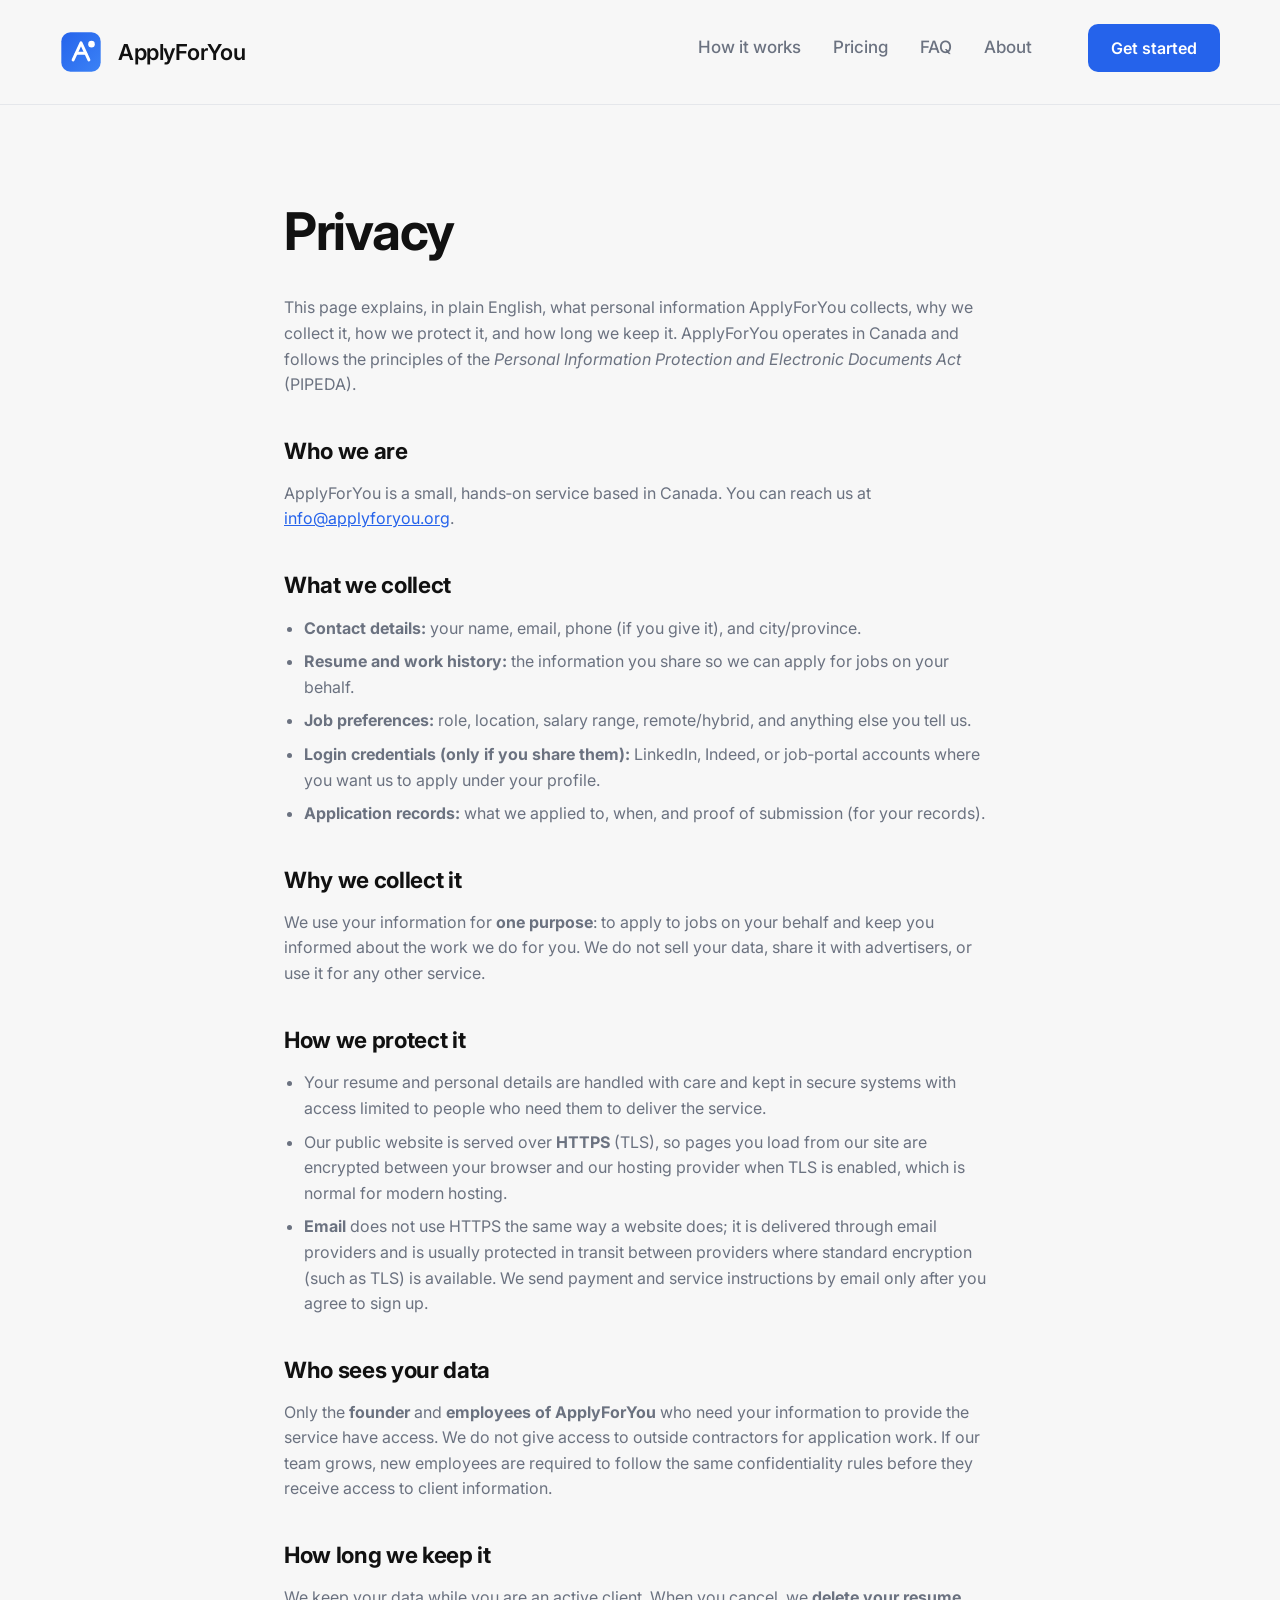
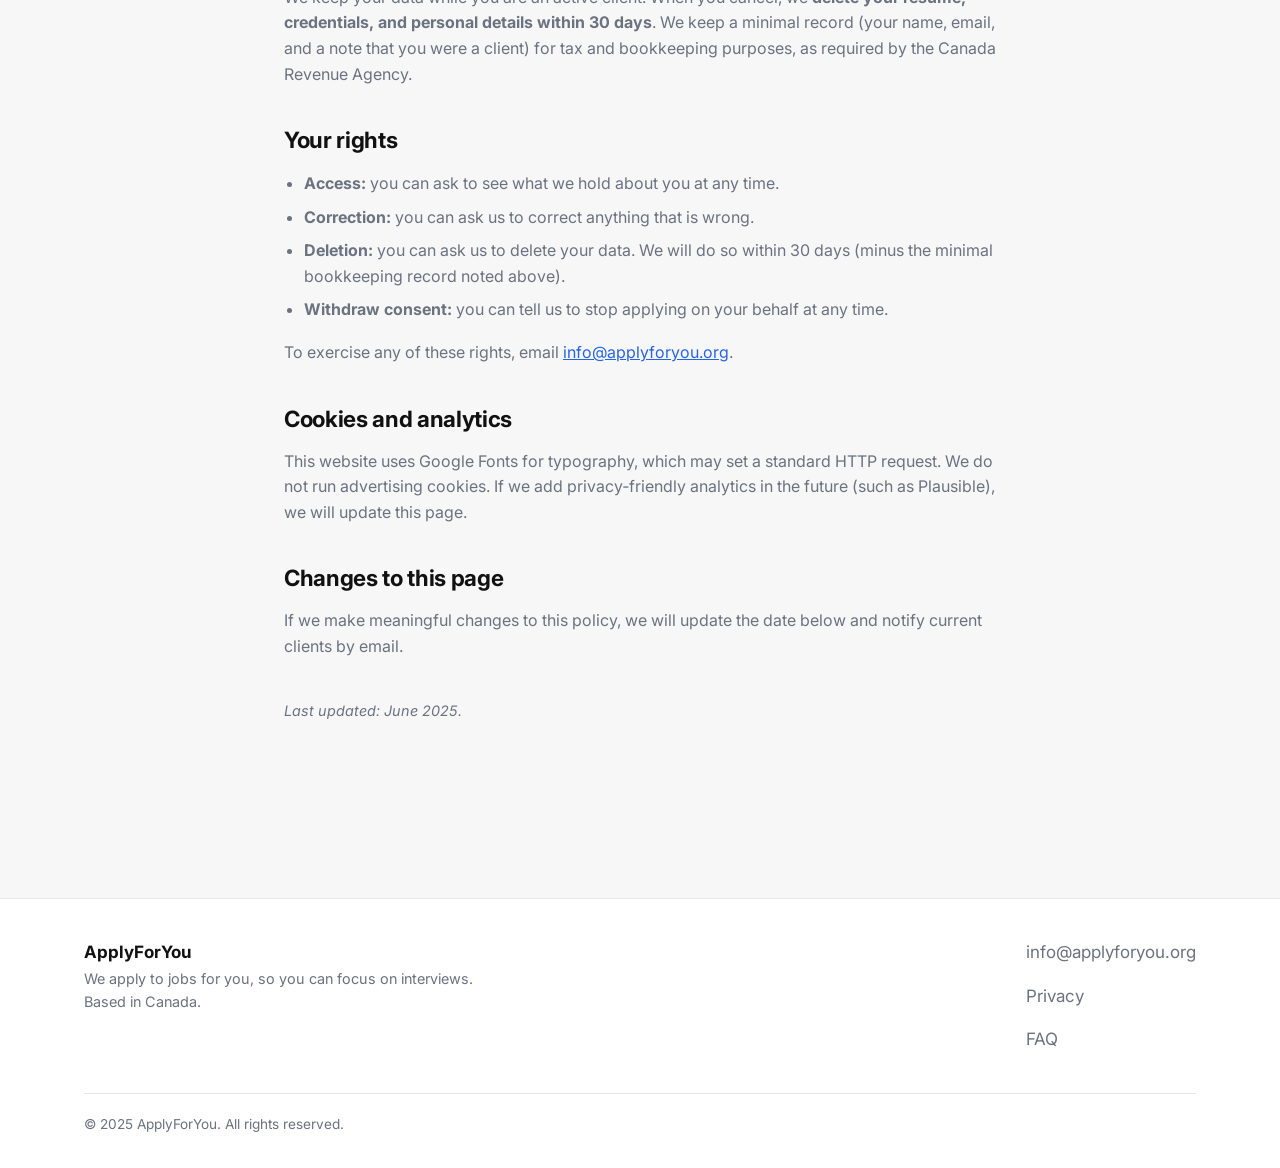
==== privacy/index.html @ ea064c33 "Convert privacy.html to privacy/index.html for clean URLs Co-authored-by: Cursor <cursoragent@cursor" ====
<!DOCTYPE html>
<html lang="en">
<head>
  <meta charset="UTF-8" />
  <meta name="viewport" content="width=device-width, initial-scale=1.0" />
  <title>Privacy — ApplyForYou</title>
  <meta name="description" content="How ApplyForYou collects, uses, and protects your personal information. Plain English, PIPEDA-aware." />
  <meta name="theme-color" content="#2563EB" />
  <link rel="icon" type="image/svg+xml" href="/assets/img/favicon.svg" />
  <link rel="preconnect" href="https://fonts.googleapis.com" />
  <link rel="preconnect" href="https://fonts.gstatic.com" crossorigin />
  <link href="https://fonts.googleapis.com/css2?family=Inter:wght@400;500;600;700&display=swap" rel="stylesheet" />
  <link rel="stylesheet" href="/assets/css/styles.css" />
</head>
<body>

  <header class="nav">
    <div class="container nav__inner">
      <a class="nav__brand" href="/" aria-label="ApplyForYou home">
        <img class="nav__brand-mark" src="/assets/img/logo.svg" alt="" />
        <span>ApplyForYou</span>
      </a>
      <ul class="nav__links">
        <li><a href="/#how">How it works</a></li>
        <li><a href="/#pricing">Pricing</a></li>
        <li><a href="/#faq">FAQ</a></li>
        <li><a href="/#about">About</a></li>
        <li class="nav__cta"><a class="btn btn--primary" href="/#intake">Get started</a></li>
      </ul>
    </div>
  </header>

  <main>
    <section class="section">
      <div class="container longform">
        <h1>Privacy</h1>

        <p>This page explains, in plain English, what personal information ApplyForYou collects, why we collect it, how we protect it, and how long we keep it. ApplyForYou operates in Canada and follows the principles of the <em>Personal Information Protection and Electronic Documents Act</em> (PIPEDA).</p>

        <h2>Who we are</h2>
        <p>ApplyForYou is a small, hands‑on service based in Canada. You can reach us at <a href="mailto:info@applyforyou.org">info@applyforyou.org</a>.</p>

        <h2>What we collect</h2>
        <ul>
          <li><strong>Contact details:</strong> your name, email, phone (if you give it), and city/province.</li>
          <li><strong>Resume and work history:</strong> the information you share so we can apply for jobs on your behalf.</li>
          <li><strong>Job preferences:</strong> role, location, salary range, remote/hybrid, and anything else you tell us.</li>
          <li><strong>Login credentials (only if you share them):</strong> LinkedIn, Indeed, or job‑portal accounts where you want us to apply under your profile.</li>
          <li><strong>Application records:</strong> what we applied to, when, and proof of submission (for your records).</li>
        </ul>

        <h2>Why we collect it</h2>
        <p>We use your information for <strong>one purpose</strong>: to apply to jobs on your behalf and keep you informed about the work we do for you. We do not sell your data, share it with advertisers, or use it for any other service.</p>

        <h2>How we protect it</h2>
        <ul>
          <li>Your resume and personal details are handled with care and kept in secure systems with access limited to people who need them to deliver the service.</li>
          <li>Our public website is served over <strong>HTTPS</strong> (TLS), so pages you load from our site are encrypted between your browser and our hosting provider when TLS is enabled, which is normal for modern hosting.</li>
          <li><strong>Email</strong> does not use HTTPS the same way a website does; it is delivered through email providers and is usually protected in transit between providers where standard encryption (such as TLS) is available. We send payment and service instructions by email only after you agree to sign up.</li>
        </ul>

        <h2>Who sees your data</h2>
        <p>Only the <strong>founder</strong> and <strong>employees of ApplyForYou</strong> who need your information to provide the service have access. We do not give access to outside contractors for application work. If our team grows, new employees are required to follow the same confidentiality rules before they receive access to client information.</p>

        <h2>How long we keep it</h2>
        <p>We keep your data while you are an active client. When you cancel, we <strong>delete your resume, credentials, and personal details within 30 days</strong>. We keep a minimal record (your name, email, and a note that you were a client) for tax and bookkeeping purposes, as required by the Canada Revenue Agency.</p>

        <h2>Your rights</h2>
        <ul>
          <li><strong>Access:</strong> you can ask to see what we hold about you at any time.</li>
          <li><strong>Correction:</strong> you can ask us to correct anything that is wrong.</li>
          <li><strong>Deletion:</strong> you can ask us to delete your data. We will do so within 30 days (minus the minimal bookkeeping record noted above).</li>
          <li><strong>Withdraw consent:</strong> you can tell us to stop applying on your behalf at any time.</li>
        </ul>
        <p>To exercise any of these rights, email <a href="mailto:info@applyforyou.org">info@applyforyou.org</a>.</p>

        <h2>Cookies and analytics</h2>
        <p>This website uses Google Fonts for typography, which may set a standard HTTP request. We do not run advertising cookies. If we add privacy‑friendly analytics in the future (such as Plausible), we will update this page.</p>

        <h2>Changes to this page</h2>
        <p>If we make meaningful changes to this policy, we will update the date below and notify current clients by email.</p>

        <p style="margin-top: var(--space-10); color: var(--color-text-muted); font-size: 0.9rem;"><em>Last updated: June 2025.</em></p>

      </div>
    </section>
  </main>

  <footer class="footer">
    <div class="container">
      <div class="footer__inner">
        <div>
          <div class="footer__brand">ApplyForYou</div>
          <p class="footer__meta">We apply to jobs for you, so you can focus on interviews. Based in Canada.</p>
        </div>
        <ul class="footer__links">
          <li><a href="mailto:info@applyforyou.org">info@applyforyou.org</a></li>

          <li><a href="/privacy">Privacy</a></li>
          <li><a href="/#faq">FAQ</a></li>
        </ul>
      </div>
      <div class="footer__bottom">
        <div>© 2025 ApplyForYou. All rights reserved.</div>
      </div>
    </div>
  </footer>

</body>
</html>
---- assets/css/styles.css ----
/* =========================================================
   ApplyForYou - Design System
   Plain CSS, no dependencies. Edit variables below to re-skin.
   ========================================================= */

:root {
  /* Colors — minimal SaaS (Stripe/Notion vibe): soft gray bg, white cards,
     near-black headings, muted body, single strong blue accent */
  --color-primary: #2563EB;
  --color-primary-hover: #1D4ED8;
  --color-accent: #2563EB;            /* accent mirrors primary (no extra color) */
  --color-accent-hover: #1D4ED8;
  --color-success: #2563EB;           /* use blue for checks (monochrome accent) */
  --color-bg: #F7F7F7;
  --color-surface: #FFFFFF;
  --color-text: #111111;
  --color-text-muted: #6B7280;
  --color-border: #E5E7EB;
  --color-border-strong: #D1D5DB;

  /* Typography */
  --font-sans: "Inter", -apple-system, BlinkMacSystemFont, "Segoe UI", Roboto, Helvetica, Arial, sans-serif;
  --font-weight-regular: 400;
  --font-weight-medium: 500;
  --font-weight-semibold: 600;
  --font-weight-bold: 700;

  /* Spacing scale */
  --space-1: 4px;
  --space-2: 8px;
  --space-3: 12px;
  --space-4: 16px;
  --space-5: 20px;
  --space-6: 24px;
  --space-8: 32px;
  --space-10: 40px;
  --space-12: 48px;
  --space-16: 64px;
  --space-20: 80px;
  --space-24: 96px;
  --space-32: 128px;

  /* Radius */
  --radius-sm: 6px;
  --radius-md: 10px;
  --radius-lg: 14px;
  --radius-xl: 20px;
  --radius-pill: 999px;

  /* Shadows */
  --shadow-sm: 0 1px 2px rgba(15, 23, 42, 0.04), 0 1px 3px rgba(15, 23, 42, 0.06);
  --shadow-md: 0 4px 6px rgba(15, 23, 42, 0.05), 0 10px 15px rgba(15, 23, 42, 0.07);
  --shadow-lg: 0 10px 20px rgba(15, 23, 42, 0.08), 0 20px 40px rgba(15, 23, 42, 0.10);

  /* Layout */
  --max-width: 1160px;
  --section-padding-y: 96px;
  --section-padding-y-mobile: 56px;
}

/* ---------- Reset / base ---------- */
*,
*::before,
*::after { box-sizing: border-box; }

html { scroll-behavior: smooth; -webkit-text-size-adjust: 100%; }

body {
  margin: 0;
  font-family: var(--font-sans);
  font-size: 17px;
  line-height: 1.6;
  color: var(--color-text);
  background: var(--color-bg);
  -webkit-font-smoothing: antialiased;
  -moz-osx-font-smoothing: grayscale;
}

img, svg { max-width: 100%; display: block; }

a {
  color: var(--color-primary);
  text-decoration: none;
}
a:hover { text-decoration: underline; }

h1, h2, h3, h4 {
  color: var(--color-text);
  font-weight: var(--font-weight-bold);
  letter-spacing: -0.015em;
  line-height: 1.2;
  margin: 0 0 var(--space-4);
}
h1 { font-size: clamp(2rem, 5vw, 3.25rem); letter-spacing: -0.025em; }
h2 { font-size: clamp(1.6rem, 3.2vw, 2.25rem); }
h3 { font-size: 1.25rem; }
p { margin: 0 0 var(--space-4); color: var(--color-text-muted); }

ul { padding-left: 1.25rem; }
li { margin-bottom: var(--space-2); color: var(--color-text-muted); }

/* ---------- Layout helpers ---------- */
.container {
  width: 100%;
  max-width: var(--max-width);
  margin: 0 auto;
  padding: 0 var(--space-6);
}

.section { padding: var(--section-padding-y) 0; }
@media (max-width: 720px) { .section { padding: var(--section-padding-y-mobile) 0; } }

.section--alt { background: var(--color-surface); }

.section__header {
  max-width: 720px;
  margin: 0 auto var(--space-12);
  text-align: center;
}
.section__eyebrow {
  display: inline-block;
  color: var(--color-primary);
  font-weight: var(--font-weight-semibold);
  font-size: 0.85rem;
  letter-spacing: 0.08em;
  text-transform: uppercase;
  margin-bottom: var(--space-3);
}
.section__header p { font-size: 1.05rem; }

.grid {
  display: grid;
  gap: var(--space-6);
}
.grid--3 { grid-template-columns: repeat(3, 1fr); }
.grid--4 { grid-template-columns: repeat(4, 1fr); }
@media (max-width: 900px) {
  .grid--3, .grid--4 { grid-template-columns: 1fr; }
}

/* ---------- Buttons ---------- */
.btn {
  display: inline-flex;
  align-items: center;
  justify-content: center;
  gap: var(--space-2);
  padding: 14px 22px;
  min-height: 48px;
  font-size: 1rem;
  font-weight: var(--font-weight-semibold);
  border-radius: var(--radius-md);
  border: 1px solid transparent;
  cursor: pointer;
  transition: background-color 0.15s ease, border-color 0.15s ease, color 0.15s ease, transform 0.05s ease;
  text-decoration: none;
  line-height: 1;
}
.btn:active { transform: translateY(1px); }

.btn--primary {
  background: var(--color-primary);
  color: #fff;
}
.btn--primary:hover { background: var(--color-primary-hover); color: #fff; text-decoration: none; }

.btn--ghost {
  background: transparent;
  color: var(--color-primary);
  border-color: var(--color-border-strong);
}
.btn--ghost:hover {
  border-color: var(--color-primary);
  text-decoration: none;
}

.btn--lg { padding: 16px 26px; font-size: 1.05rem; min-height: 54px; }

/* ---------- Nav ---------- */
.nav {
  position: sticky;
  top: 0;
  z-index: 50;
  background: rgba(247, 247, 247, 0.85);
  backdrop-filter: saturate(140%) blur(10px);
  -webkit-backdrop-filter: saturate(140%) blur(10px);
  border-bottom: 1px solid var(--color-border);
}
.nav__inner {
  display: flex;
  align-items: center;
  justify-content: space-between;
  padding: var(--space-6) 0;
}
.nav__brand {
  display: inline-flex;
  align-items: center;
  gap: var(--space-4);
  font-weight: var(--font-weight-semibold);
  color: #111111;
  font-size: 1.375rem;
  letter-spacing: -0.02em;
  line-height: 1;
}
.nav__brand:hover { text-decoration: none; color: #111111; }
.nav__brand-mark {
  width: 42px;
  height: 42px;
  flex-shrink: 0;
}
.nav__brand > span {
  color: #111111;
}
.nav__links {
  display: flex;
  align-items: center;
  gap: var(--space-8);
  list-style: none;
  margin: 0;
  padding: 0;
}
.nav__links a {
  color: var(--color-text-muted);
  font-weight: var(--font-weight-medium);
}
.nav__links a:hover { color: var(--color-text); text-decoration: none; }

/* Nav CTA: .nav__links a rules above override .btn--primary — reset to match other primary buttons */
.nav__links a.btn--primary {
  background: var(--color-primary);
  color: #fff;
  font-weight: var(--font-weight-semibold);
}
.nav__links a.btn--primary:hover {
  background: var(--color-primary-hover);
  color: #fff;
  text-decoration: none;
}

.nav__cta { margin-left: var(--space-6); }

.nav__toggle {
  display: none;
  background: transparent;
  border: 1px solid var(--color-border-strong);
  border-radius: var(--radius-sm);
  width: 44px;
  height: 44px;
  align-items: center;
  justify-content: center;
  cursor: pointer;
}
.nav__toggle span {
  display: block;
  width: 18px;
  height: 2px;
  background: var(--color-text);
  position: relative;
}
.nav__toggle span::before,
.nav__toggle span::after {
  content: "";
  position: absolute;
  left: 0;
  width: 18px;
  height: 2px;
  background: var(--color-text);
}
.nav__toggle span::before { top: -6px; }
.nav__toggle span::after { top: 6px; }

@media (max-width: 820px) {
  .nav__toggle { display: inline-flex; }
  .nav__links {
    position: absolute;
    top: 100%;
    left: 0;
    right: 0;
    background: var(--color-surface);
    border-bottom: 1px solid var(--color-border);
    flex-direction: column;
    gap: 0;
    padding: var(--space-4) var(--space-6);
    display: none;
  }
  .nav__links.is-open { display: flex; }
  .nav__links li { width: 100%; padding: var(--space-3) 0; border-bottom: 1px solid var(--color-border); }
  .nav__links li:last-child { border-bottom: none; }
  .nav__cta { margin-left: 0; width: 100%; }
  .nav__cta .btn { width: 100%; }
}

/* ---------- Hero ---------- */
.hero {
  padding: var(--space-20) 0 var(--space-24);
}
.hero__inner {
  display: grid;
  grid-template-columns: 1.2fr 1fr;
  gap: var(--space-16);
  align-items: center;
}
@media (max-width: 960px) {
  .hero__inner { grid-template-columns: 1fr; gap: var(--space-10); }
  .hero { padding: var(--space-12) 0 var(--space-16); }
}
.hero__badge {
  display: inline-flex;
  align-items: center;
  gap: var(--space-2);
  background: rgba(37, 99, 235, 0.08);
  color: var(--color-primary);
  padding: 6px 12px;
  border-radius: var(--radius-pill);
  font-size: 0.85rem;
  font-weight: var(--font-weight-semibold);
  margin-bottom: var(--space-5);
}
.hero__title {
  font-size: clamp(2.25rem, 5.2vw, 3.5rem);
  line-height: 1.1;
  margin-bottom: var(--space-5);
}
.hero__subtitle {
  font-size: 1.15rem;
  color: var(--color-text-muted);
  margin-bottom: var(--space-8);
  max-width: 560px;
}
.hero__cta-row {
  display: flex;
  gap: var(--space-3);
  flex-wrap: wrap;
  margin-bottom: var(--space-5);
}
.hero__note {
  font-size: 0.95rem;
  color: var(--color-text-muted);
}
.hero__note strong { color: var(--color-text); font-weight: var(--font-weight-semibold); }

/* Hero — weekly progress card (symmetric padding, even vertical rhythm) */
.hero__progress-card {
  display: flex;
  flex-direction: column;
  align-items: stretch;
  gap: var(--space-6);
  background: #FFFFFF;
  border: 1px solid #E5E7EB;
  border-radius: var(--radius-xl);
  padding-block: var(--space-8);
  padding-inline: var(--space-8);
  box-shadow: var(--shadow-md);
  font-family: inherit;
  /* Shared label typography (eyebrow + rows): one system */
  --progress-label-tracking: 0.01em;
  --progress-label-leading: 1.45;
  --progress-eyebrow-size: 14px;
  --progress-row-size: 13px;
}
/* Eyebrow — same tracking / weight / rhythm as rows, larger + lighter */
.hero__progress-card__label {
  margin: 0;
  font-size: var(--progress-eyebrow-size);
  font-weight: var(--font-weight-regular);
  letter-spacing: var(--progress-label-tracking);
  line-height: var(--progress-label-leading);
  color: #6B7280;
}
.hero__progress-list {
  list-style: none;
  margin: 0;
  padding: 0;
  display: flex;
  flex-direction: column;
  gap: var(--space-6);
}
.hero__progress-item {
  margin: 0;
  display: flex;
  flex-direction: column;
  gap: var(--space-2);
}
.hero__progress-meta {
  display: grid;
  grid-template-columns: 1fr auto;
  gap: var(--space-3) var(--space-4);
  align-items: start;
}
.hero__progress-name,
.hero__progress-pct {
  font-family: inherit;
  font-size: var(--progress-row-size);
  font-weight: var(--font-weight-regular);
  letter-spacing: var(--progress-label-tracking);
  line-height: var(--progress-label-leading);
}
.hero__progress-name {
  color: #374151;
}
.hero__progress-pct {
  justify-self: end;
  color: #4B5563;
  font-variant-numeric: tabular-nums;
}
.hero__progress-track {
  height: 6px;
  background: #E5E7EB;
  border-radius: 999px;
  overflow: hidden;
}
.hero__progress-fill {
  height: 100%;
  min-width: 0;
  background: #2563EB;
  border-radius: 999px;
}
@media (max-width: 960px) {
  .hero__progress-card { max-width: 100%; }
}

/* ---------- Intake embed (Jotform) ---------- */
.section--intake {
  padding-top: var(--space-12);
  padding-bottom: var(--space-16);
  scroll-margin-top: 88px;
}
.intake-embed {
  max-width: 900px;
  margin: 0 auto;
  background: var(--color-surface);
  border: 1px solid var(--color-border);
  border-radius: var(--radius-xl);
  padding: var(--space-6);
  box-shadow: var(--shadow-sm);
  min-height: 320px;
}
.intake-embed iframe {
  max-width: 100% !important;
}

/* ---------- Social proof strip ---------- */
.proof {
  background: var(--color-surface);
  border-top: 1px solid var(--color-border);
  border-bottom: 1px solid var(--color-border);
  padding: var(--space-8) 0;
}
.proof__inner {
  display: flex;
  justify-content: space-between;
  align-items: center;
  flex-wrap: wrap;
  gap: var(--space-6);
}
.proof__label {
  color: var(--color-text-muted);
  font-size: 0.9rem;
  letter-spacing: 0.04em;
  text-transform: uppercase;
  font-weight: var(--font-weight-semibold);
}
.proof__stats {
  display: flex;
  gap: var(--space-10);
  flex-wrap: wrap;
}
.proof__stat {
  display: flex;
  flex-direction: column;
}
.proof__stat-number {
  font-size: 1.5rem;
  font-weight: var(--font-weight-bold);
  color: var(--color-text);
  line-height: 1;
}
.proof__stat-label {
  font-size: 0.85rem;
  color: var(--color-text-muted);
  margin-top: var(--space-1);
}

/* ---------- Cards ---------- */
.card {
  background: var(--color-surface);
  border: 1px solid var(--color-border);
  border-radius: var(--radius-lg);
  padding: var(--space-6);
  box-shadow: var(--shadow-sm);
  transition: box-shadow 0.15s ease, transform 0.15s ease;
}
.card:hover {
  box-shadow: var(--shadow-md);
  transform: translateY(-2px);
}
.card__step {
  display: inline-flex;
  align-items: center;
  justify-content: center;
  width: 36px;
  height: 36px;
  border-radius: var(--radius-pill);
  background: var(--color-primary);
  color: #fff;
  font-weight: var(--font-weight-bold);
  margin-bottom: var(--space-4);
}
.card h3 { margin-bottom: var(--space-2); }
.card p { margin-bottom: 0; }

/* ---------- Included list ---------- */
.included {
  display: grid;
  grid-template-columns: 1fr 1fr;
  gap: var(--space-6);
  background: var(--color-surface);
  border: 1px solid var(--color-border);
  border-radius: var(--radius-lg);
  padding: var(--space-8);
  box-shadow: var(--shadow-sm);
}
@media (max-width: 720px) { .included { grid-template-columns: 1fr; } }
.included__item {
  display: flex;
  gap: var(--space-3);
  align-items: flex-start;
}
.included__check {
  flex-shrink: 0;
  width: 24px;
  height: 24px;
  border-radius: var(--radius-pill);
  background: rgba(37, 99, 235, 0.10);
  color: var(--color-primary);
  display: inline-flex;
  align-items: center;
  justify-content: center;
  font-weight: var(--font-weight-bold);
  margin-top: 2px;
}
.included__item strong { color: var(--color-text); }

/* ---------- Pricing cards ---------- */
.pricing-grid {
  display: grid;
  grid-template-columns: repeat(3, 1fr);
  gap: 24px;
  align-items: stretch;
}
@media (max-width: 960px) {
  .pricing-grid {
    grid-template-columns: 1fr;
    max-width: 420px;
    margin-inline: auto;
  }
}

/* Column wrapper (badge spacer + card) */
.pricing-col {
  display: flex;
  flex-direction: column;
  min-height: 100%;
}
.pricing-col__badge {
  height: 40px;
  display: flex;
  align-items: center;
  justify-content: center;
  margin-bottom: 10px;
}

/* "Most Popular" floating badge */
.pricing-badge {
  display: inline-flex;
  align-items: center;
  gap: 6px;
  background: var(--color-primary);
  color: #fff;
  font-size: 0.8125rem;
  font-weight: var(--font-weight-semibold);
  padding: 8px 20px;
  border-radius: var(--radius-pill);
  line-height: 1;
}

/* Card */
.pricing-card {
  flex: 1 1 auto;
  min-height: 0;
  width: 100%;
  background: #fff;
  border: 1px solid rgba(0, 0, 0, 0.04);
  border-radius: 20px;
  padding: 36px 28px 28px;
  text-align: center;
  display: flex;
  flex-direction: column;
  align-items: center;
  box-shadow: 0 4px 12px rgba(0, 0, 0, 0.05);
  transition: transform 0.2s ease, box-shadow 0.2s ease;
}
.pricing-card:hover {
  transform: translateY(-4px);
  box-shadow: 0 8px 24px rgba(0, 0, 0, 0.08);
}
.pricing-card--featured {
  background: #EFF6FF;
  border: 1px solid rgba(37, 99, 235, 0.2);
  box-shadow: 0 10px 30px rgba(37, 99, 235, 0.15);
}
.pricing-card--featured:hover {
  transform: translateY(-4px);
  box-shadow: 0 14px 36px rgba(37, 99, 235, 0.18);
}

/* Blue pill at top of card */
.pricing-card__pill {
  display: inline-block;
  background: rgba(37, 99, 235, 0.1);
  color: var(--color-primary);
  font-size: 0.8125rem;
  font-weight: var(--font-weight-semibold);
  padding: 5px 16px;
  border-radius: var(--radius-pill);
  margin-bottom: 16px;
  line-height: 1.3;
}

/* Plan name */
.pricing-card__title {
  font-size: 1.5rem;
  font-weight: var(--font-weight-bold);
  color: var(--color-text);
  margin: 0 0 20px;
  letter-spacing: -0.02em;
  line-height: 1.15;
}

/* Price */
.pricing-card__price {
  margin: 0;
  font-size: 3.25rem;
  font-weight: var(--font-weight-bold);
  color: var(--color-text);
  line-height: 1;
  letter-spacing: -0.04em;
}
.pricing-card__cad {
  font-size: 0.38em;
  font-weight: var(--font-weight-medium);
  color: var(--color-text-muted);
  letter-spacing: 0.03em;
  vertical-align: 0.6em;
  margin-left: 2px;
}

/* "One-time setup" */
.pricing-card__setup {
  margin: 6px 0 0;
  font-size: 0.875rem;
  color: var(--color-text-muted);
}

/* Divider */
.pricing-card__hr {
  width: 100%;
  border: none;
  height: 1px;
  background: rgba(0, 0, 0, 0.06);
  margin: 20px 0;
}

/* Billing text block */
.pricing-card__billing {
  width: 100%;
  text-align: center;
  margin-bottom: 20px;
}
.pricing-card__billing p {
  margin: 0 0 4px;
  font-size: 0.9rem;
  color: var(--color-text-muted);
  line-height: 1.55;
}
.pricing-card__billing p:last-child { margin-bottom: 0; }
.pricing-card__billing strong { color: var(--color-text); }
.pricing-card__includes {
  font-size: 0.85rem;
  color: var(--color-text-muted);
  margin-top: 8px;
}

/* Feature list */
.pricing-card__list {
  list-style: none;
  padding: 0;
  margin: 0;
  text-align: left;
  width: 100%;
  flex: 1 1 auto;
  font-size: 0.9375rem;
  color: var(--color-text-muted);
}
.pricing-card__list li {
  display: flex;
  align-items: flex-start;
  gap: 8px;
  margin-bottom: 10px;
  line-height: 1.45;
  max-width: 100%;
}
.pricing-card__list li:last-child { margin-bottom: 0; }
.pricing-card__list li::before {
  content: "";
  flex-shrink: 0;
  width: 20px;
  height: 20px;
  margin-top: 2px;
  border-radius: 50%;
  background-color: var(--color-primary);
  background-image: url("data:image/svg+xml,%3Csvg xmlns='http://www.w3.org/2000/svg' viewBox='0 0 16 16' fill='none'%3E%3Cpath d='M3.5 8.5l3 3 6-6' stroke='%23fff' stroke-width='2' stroke-linecap='round' stroke-linejoin='round'/%3E%3C/svg%3E");
  background-repeat: no-repeat;
  background-position: center;
  background-size: 11px 11px;
}

/* CTA wrapper — pushes button to bottom */
.pricing-card__cta {
  width: 100%;
  margin-top: auto;
  padding-top: 28px;
}
.btn--block {
  display: flex;
  width: 100%;
  justify-content: center;
  border-radius: 12px;
}

/* ---- Trust strip ---- */
.trust-strip {
  margin-top: 20px;
  display: grid;
  grid-template-columns: 1.65fr 1fr 1fr 1fr;
  column-gap: 0;
  row-gap: var(--space-4);
  align-items: center;
  padding: 18px 28px;
  background: #F9FAFB;
  border: 1px solid rgba(0, 0, 0, 0.05);
  border-radius: 16px;
}
.trust-strip > * {
  position: relative;
  min-height: 0;
}
/* Short vertical rules between columns (desktop) */
.trust-strip > *:not(:last-child)::after {
  content: "";
  position: absolute;
  top: 50%;
  right: 0;
  transform: translateY(-50%);
  width: 1px;
  height: 46%;
  min-height: 34px;
  max-height: 52px;
  background: rgba(0, 0, 0, 0.09);
  pointer-events: none;
}
.trust-strip > *:not(:last-child) {
  padding-right: 20px;
}
.trust-strip > *:not(:first-child) {
  padding-left: 20px;
}
@media (max-width: 960px) {
  .trust-strip {
    grid-template-columns: 1fr 1fr;
    margin-top: 24px;
    padding: 20px 22px;
  }
  .trust-strip > *:not(:last-child)::after {
    display: none;
  }
  .trust-strip > *:not(:last-child) {
    padding-right: 0;
    margin-right: 0;
  }
  .trust-strip > *:not(:first-child) {
    padding-left: 0;
  }
}
@media (max-width: 540px) {
  .trust-strip {
    grid-template-columns: 1fr;
    margin-top: 20px;
  }
}
.trust-strip__lead {
  display: flex;
  align-items: center;
  gap: 14px;
}
.trust-strip__shield {
  flex-shrink: 0;
  width: 44px;
  height: 44px;
  display: flex;
  align-items: center;
  justify-content: center;
  background: rgba(37, 99, 235, 0.06);
  border-radius: 50%;
}
.trust-strip__lead p {
  margin: 0;
  font-size: 0.875rem;
  line-height: 1.5;
  color: var(--color-text-muted);
}
.trust-strip__lead a {
  color: var(--color-primary);
  font-weight: var(--font-weight-semibold);
}
.trust-strip__item {
  display: flex;
  align-items: center;
  gap: 12px;
}
.trust-strip__icon {
  flex-shrink: 0;
  width: 40px;
  height: 40px;
  display: flex;
  align-items: center;
  justify-content: center;
  background: rgba(37, 99, 235, 0.06);
  border-radius: 50%;
}
.trust-strip__item > div:last-child {
  flex: 1;
  min-width: 0;
}
.trust-strip__item strong {
  display: block;
  font-size: 0.875rem;
  font-weight: var(--font-weight-semibold);
  color: var(--color-text);
  line-height: 1.25;
  margin-bottom: 3px;
}
.trust-strip__item p {
  margin: 0;
  font-size: 0.8125rem;
  color: var(--color-text-muted);
  line-height: 1.4;
}

/* ---------- Audience cards ---------- */
.audience-card {
  background: var(--color-surface);
  border: 1px solid var(--color-border);
  border-radius: var(--radius-lg);
  padding: var(--space-6);
  box-shadow: var(--shadow-sm);
}
.audience-card h3 { color: var(--color-primary); }

/* ---------- About ---------- */
.about {
  display: grid;
  grid-template-columns: 220px 1fr;
  gap: var(--space-10);
  align-items: center;
  max-width: 900px;
  margin: 0 auto;
}
@media (max-width: 720px) {
  .about { grid-template-columns: 1fr; text-align: center; }
  .about__photo { margin: 0 auto; }
}
.about__photo {
  width: 200px;
  height: 200px;
  border-radius: var(--radius-pill);
  background: linear-gradient(135deg, #DBEAFE 0%, #F7F7F7 100%);
  border: 4px solid var(--color-surface);
  box-shadow: var(--shadow-md);
  display: inline-flex;
  align-items: center;
  justify-content: center;
  color: var(--color-primary);
  font-size: 3rem;
  font-weight: var(--font-weight-bold);
  overflow: hidden;
}
.about__photo img { width: 100%; height: 100%; object-fit: cover; }
.about p { font-size: 1.05rem; }

/* ---------- FAQ ---------- */
.faq {
  max-width: 820px;
  margin: 0 auto;
}
.faq__item {
  background: var(--color-surface);
  border: 1px solid var(--color-border);
  border-radius: var(--radius-md);
  margin-bottom: var(--space-3);
  overflow: hidden;
}
.faq__summary {
  list-style: none;
  padding: var(--space-5) var(--space-6);
  cursor: pointer;
  font-weight: var(--font-weight-semibold);
  color: var(--color-text);
  display: flex;
  align-items: center;
  justify-content: space-between;
  gap: var(--space-4);
  min-height: 48px;
}
.faq__summary::-webkit-details-marker { display: none; }
.faq__summary::after {
  content: "+";
  color: var(--color-primary);
  font-size: 1.5rem;
  font-weight: var(--font-weight-bold);
  line-height: 1;
  transition: transform 0.2s ease;
}
.faq__item[open] .faq__summary::after { content: "−"; }
.faq__body {
  padding: 0 var(--space-6) var(--space-5);
  color: var(--color-text-muted);
}
.faq__body p:last-child { margin-bottom: 0; }

/* ---------- Final CTA ---------- */
.final-cta {
  background: var(--color-primary);
  color: #fff;
  border-radius: var(--radius-xl);
  padding: var(--space-16) var(--space-8);
  text-align: center;
  box-shadow: var(--shadow-lg);
}
.final-cta h2 { color: #fff; }
.final-cta p { color: rgba(255, 255, 255, 0.85); max-width: 560px; margin: 0 auto var(--space-8); }
.final-cta__buttons {
  display: inline-flex;
  gap: var(--space-3);
  flex-wrap: wrap;
  justify-content: center;
}
.final-cta .btn--primary {
  background: #fff;
  color: var(--color-primary);
}
.final-cta .btn--primary:hover { background: #F7F7F7; color: var(--color-primary-hover); }
.final-cta .btn--ghost {
  background: transparent;
  border-color: rgba(255, 255, 255, 0.35);
  color: #fff;
}
.final-cta .btn--ghost:hover { border-color: #fff; background: rgba(255, 255, 255, 0.08); color: #fff; }

/* ---------- Footer ---------- */
.footer {
  background: var(--color-surface);
  border-top: 1px solid var(--color-border);
  padding: var(--space-10) 0 var(--space-8);
  margin-top: var(--space-16);
}
.footer__inner {
  display: flex;
  flex-wrap: wrap;
  gap: var(--space-6);
  justify-content: space-between;
  align-items: flex-start;
}
.footer__brand { font-weight: var(--font-weight-bold); color: var(--color-text); }
.footer__meta { color: var(--color-text-muted); font-size: 0.9rem; max-width: 420px; }
.footer__links {
  list-style: none;
  margin: 0;
  padding: 0;
  display: flex;
  flex-direction: column;
  gap: var(--space-2);
}
.footer__links a { color: var(--color-text-muted); }
.footer__bottom {
  border-top: 1px solid var(--color-border);
  margin-top: var(--space-8);
  padding-top: var(--space-5);
  color: var(--color-text-muted);
  font-size: 0.85rem;
  display: flex;
  justify-content: space-between;
  flex-wrap: wrap;
  gap: var(--space-3);
}

/* ---------- Privacy / long-form page ---------- */
.longform {
  max-width: 760px;
  margin: 0 auto;
}
.longform h1 { margin-bottom: var(--space-8); }
.longform h2 { margin-top: var(--space-10); font-size: 1.4rem; }
.longform p, .longform li { font-size: 1rem; }
.longform a { text-decoration: underline; }

/* ---------- Reduced motion ---------- */
@media (prefers-reduced-motion: reduce) {
  * { transition: none !important; animation: none !important; }
  html { scroll-behavior: auto; }
}
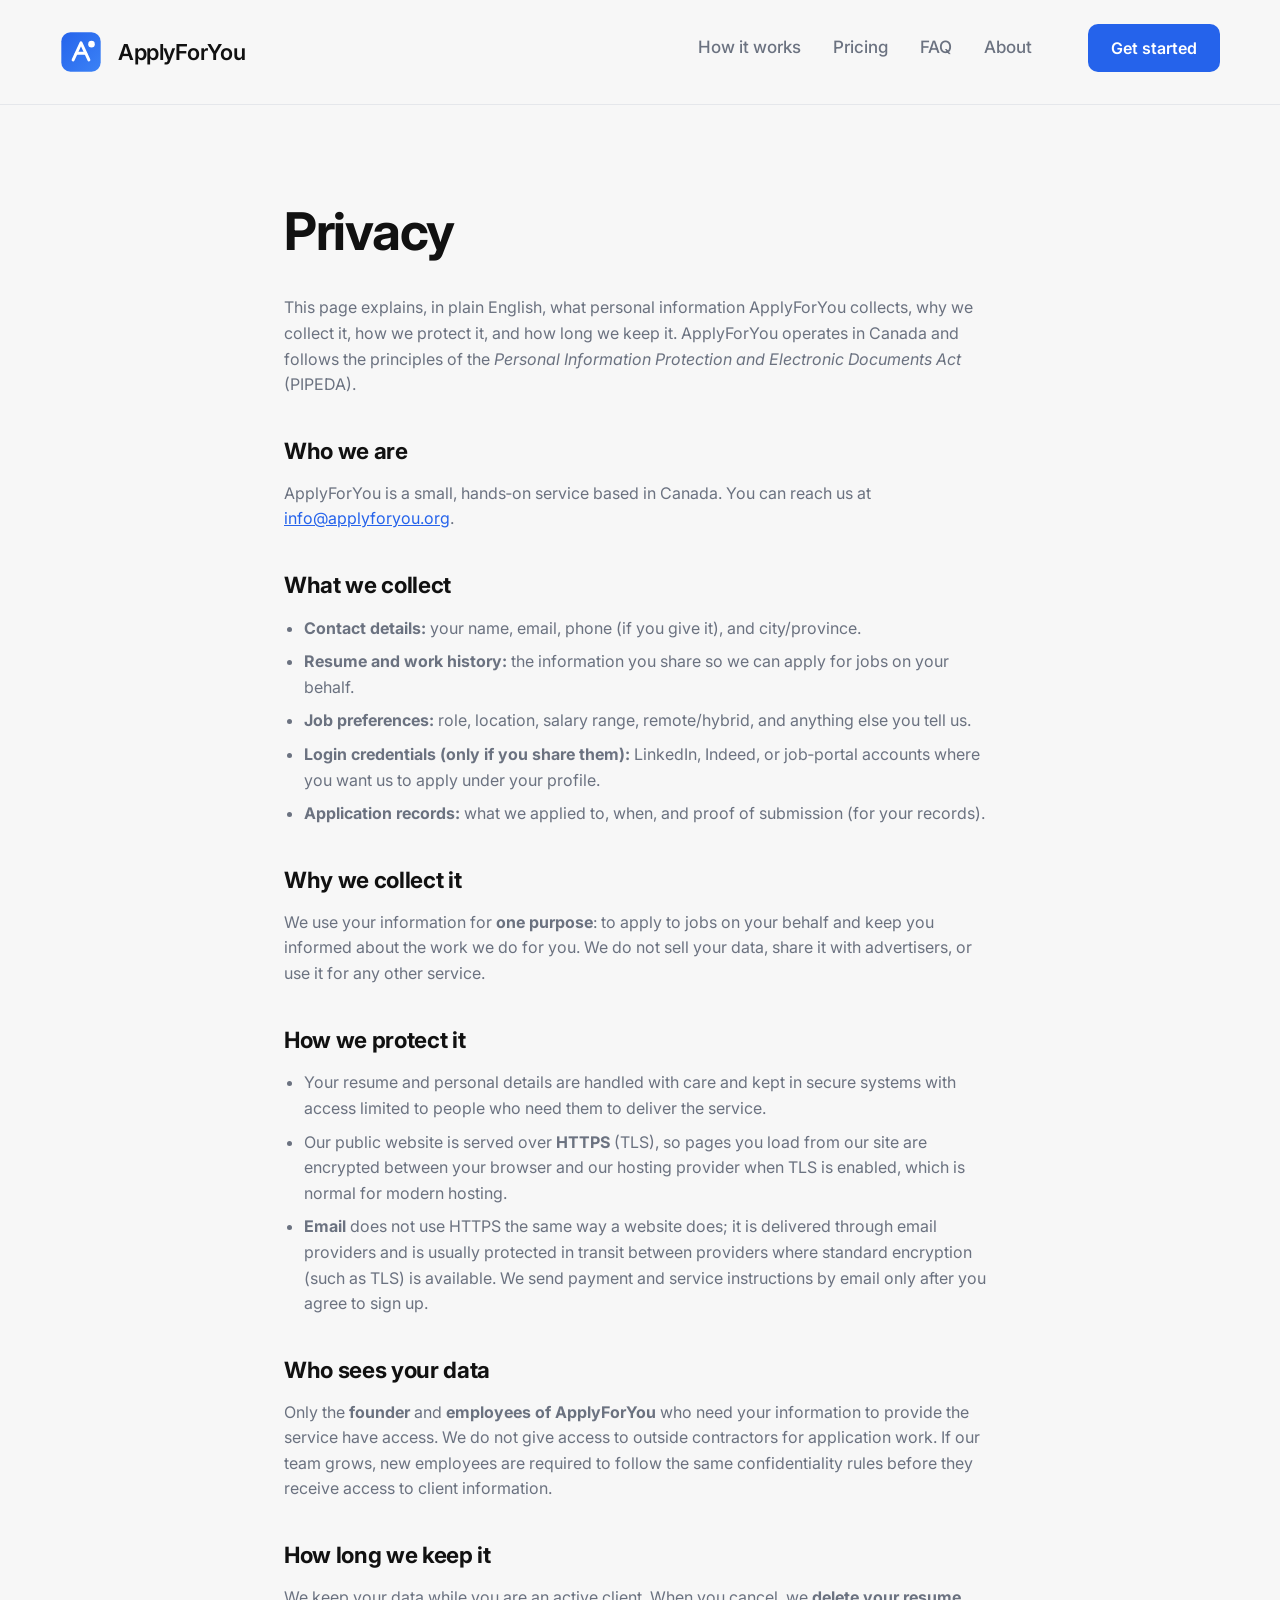
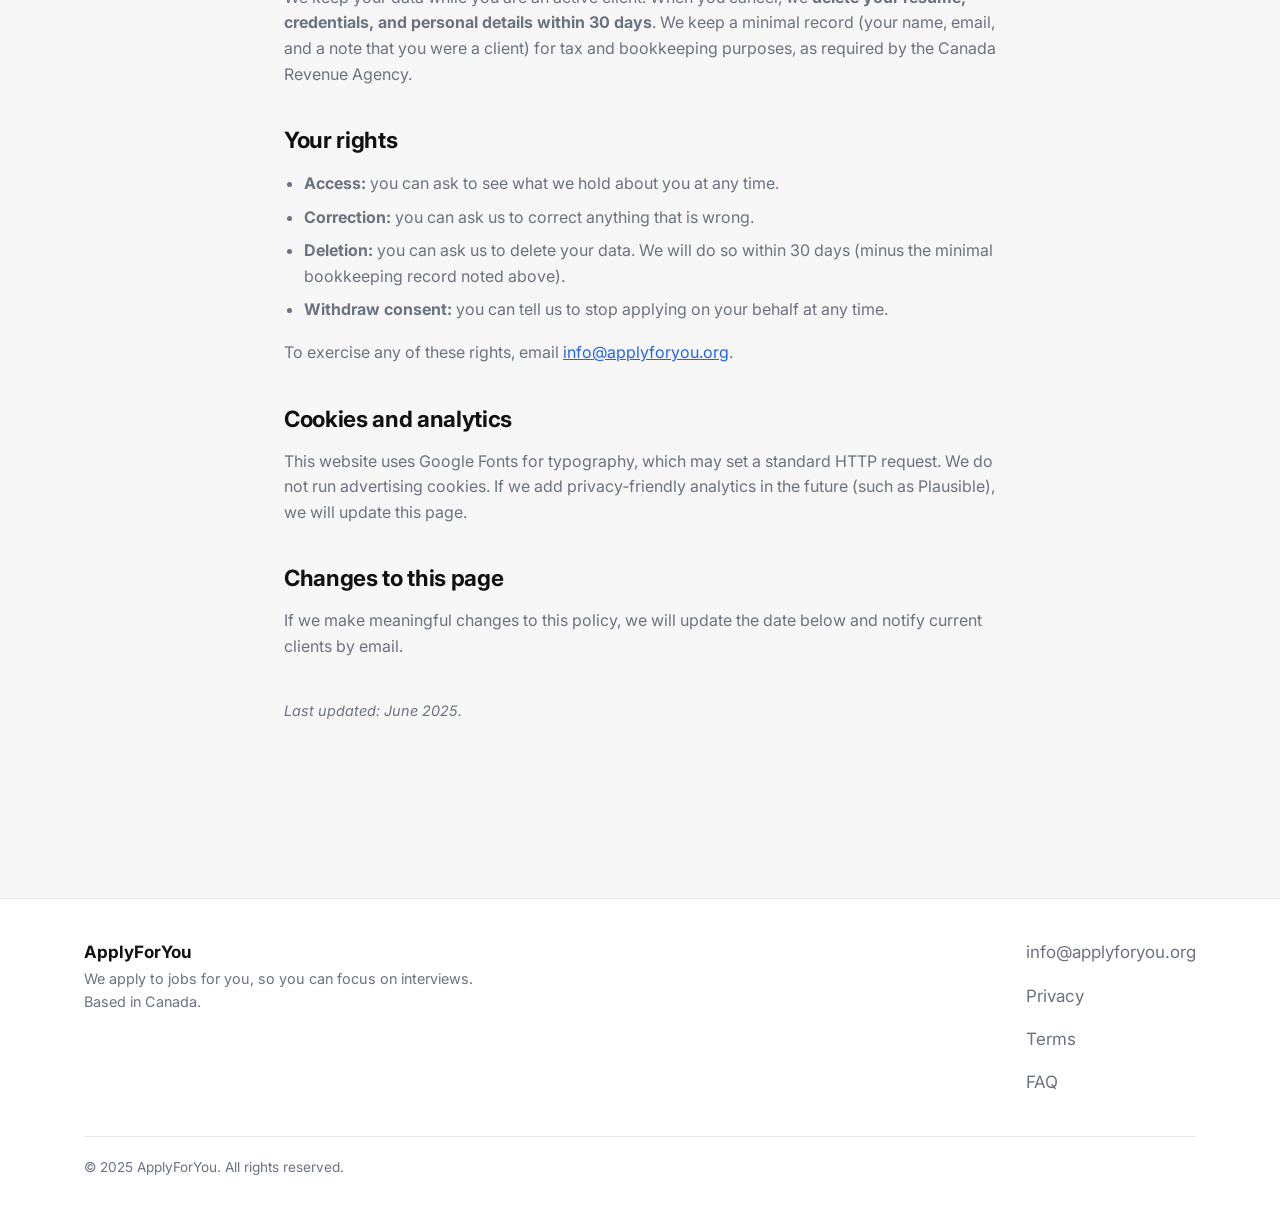
==== commit 197d1ec6: "Add Terms and Conditions page and link from site footer Co-authored-by: Cursor <cursoragent@cursor.c" ====
--- a/privacy/index.html
+++ b/privacy/index.html
@@ -97,6 +97,7 @@
           <li><a href="mailto:info@applyforyou.org">info@applyforyou.org</a></li>
 
           <li><a href="/privacy">Privacy</a></li>
+          <li><a href="/terms">Terms</a></li>
           <li><a href="/#faq">FAQ</a></li>
         </ul>
       </div>
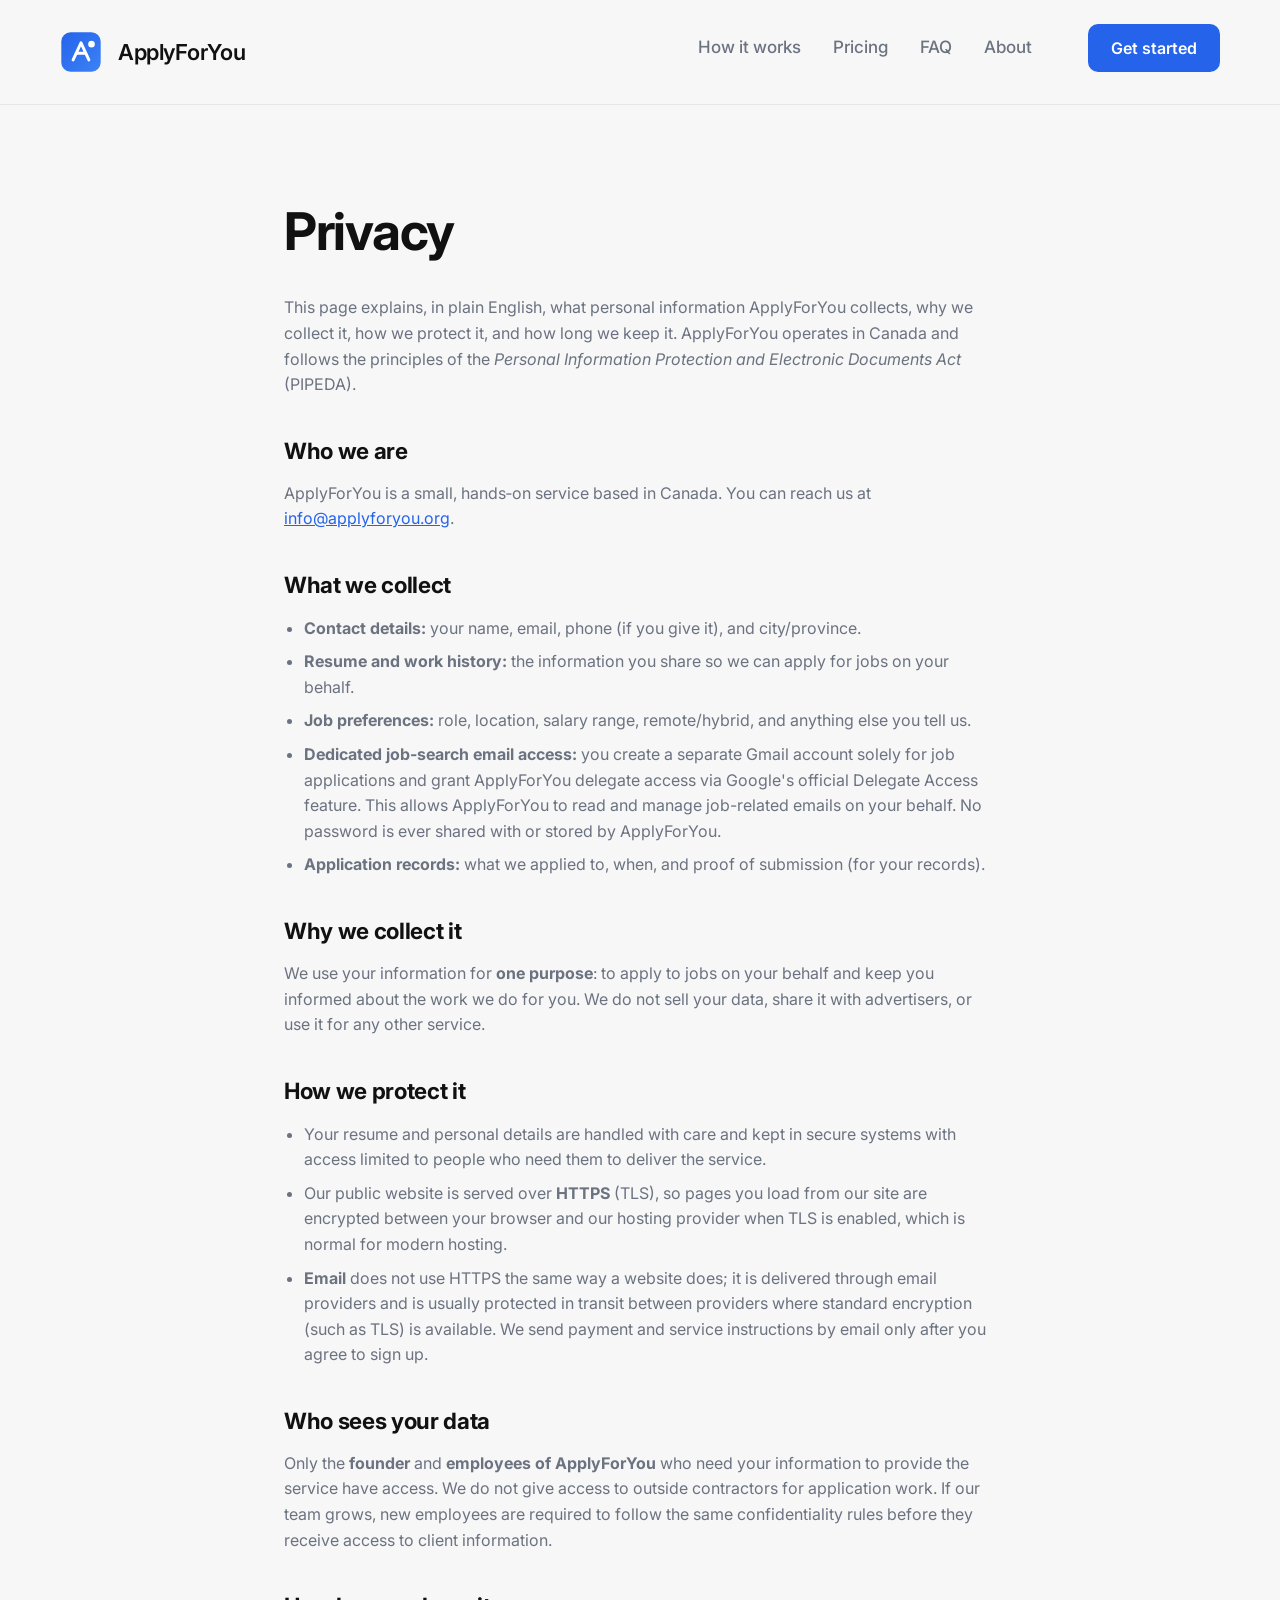
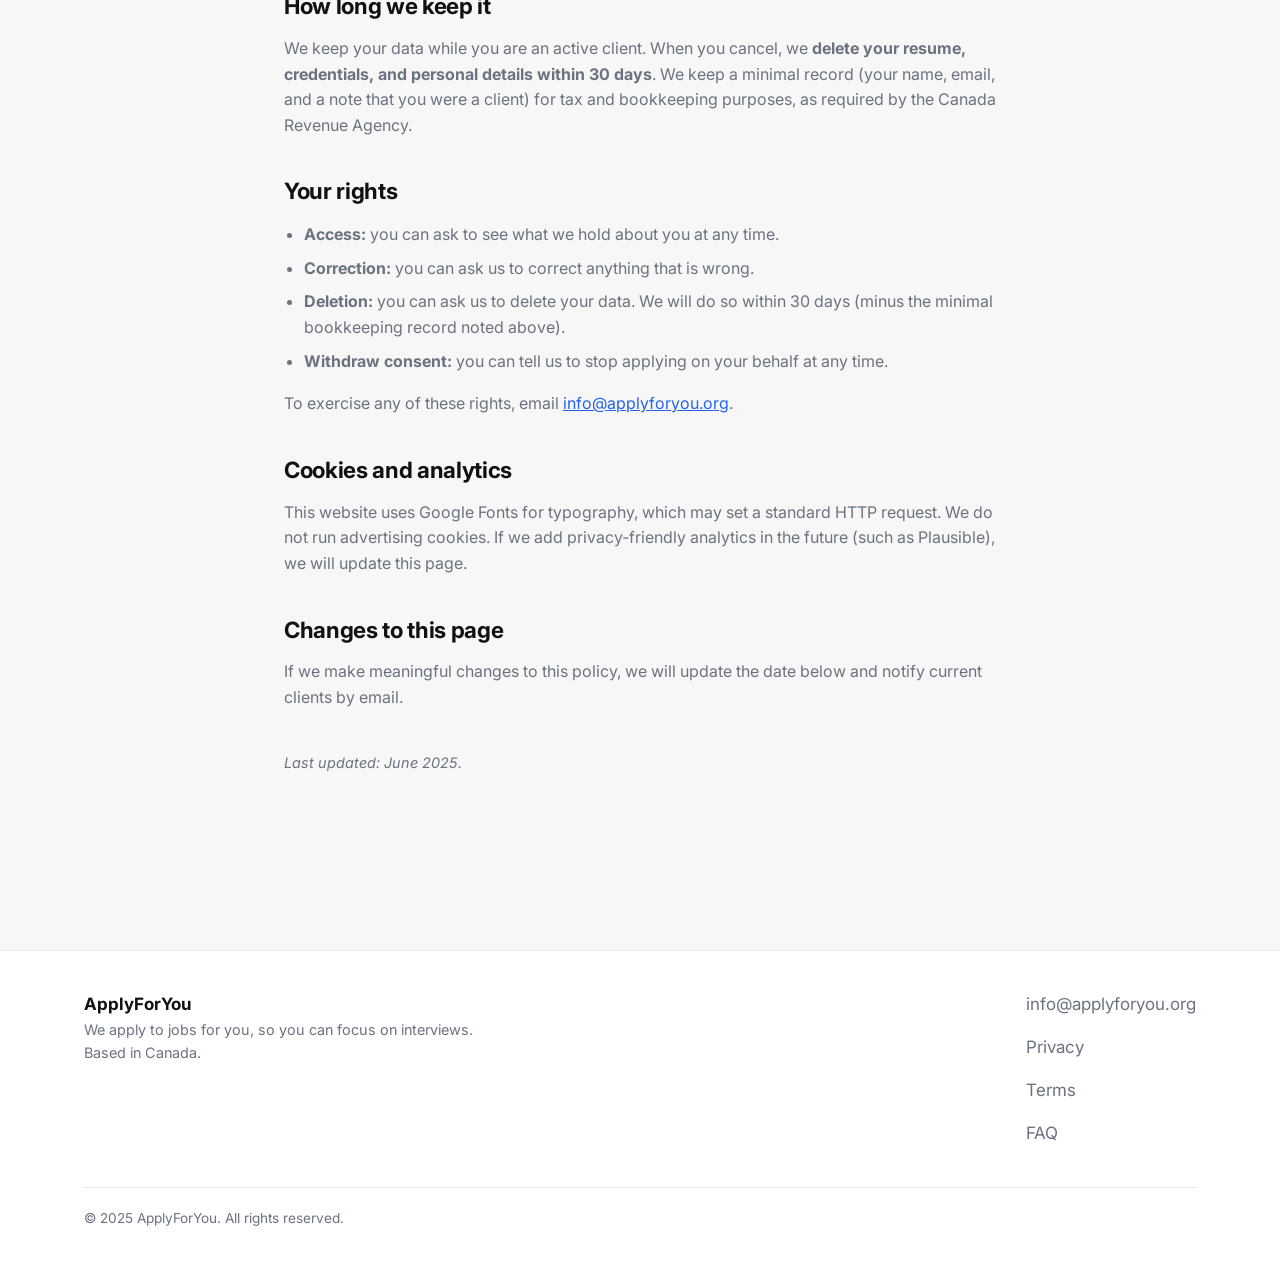
==== commit 1c34c65e: "Update privacy policy: replace credentials bullet with delegate email access Co-authored-by: Cursor " ====
--- a/privacy/index.html
+++ b/privacy/index.html
@@ -45,7 +45,7 @@
           <li><strong>Contact details:</strong> your name, email, phone (if you give it), and city/province.</li>
           <li><strong>Resume and work history:</strong> the information you share so we can apply for jobs on your behalf.</li>
           <li><strong>Job preferences:</strong> role, location, salary range, remote/hybrid, and anything else you tell us.</li>
-          <li><strong>Login credentials (only if you share them):</strong> LinkedIn, Indeed, or job‑portal accounts where you want us to apply under your profile.</li>
+          <li><strong>Dedicated job-search email access:</strong> you create a separate Gmail account solely for job applications and grant ApplyForYou delegate access via Google's official Delegate Access feature. This allows ApplyForYou to read and manage job-related emails on your behalf. No password is ever shared with or stored by ApplyForYou.</li>
           <li><strong>Application records:</strong> what we applied to, when, and proof of submission (for your records).</li>
         </ul>
 
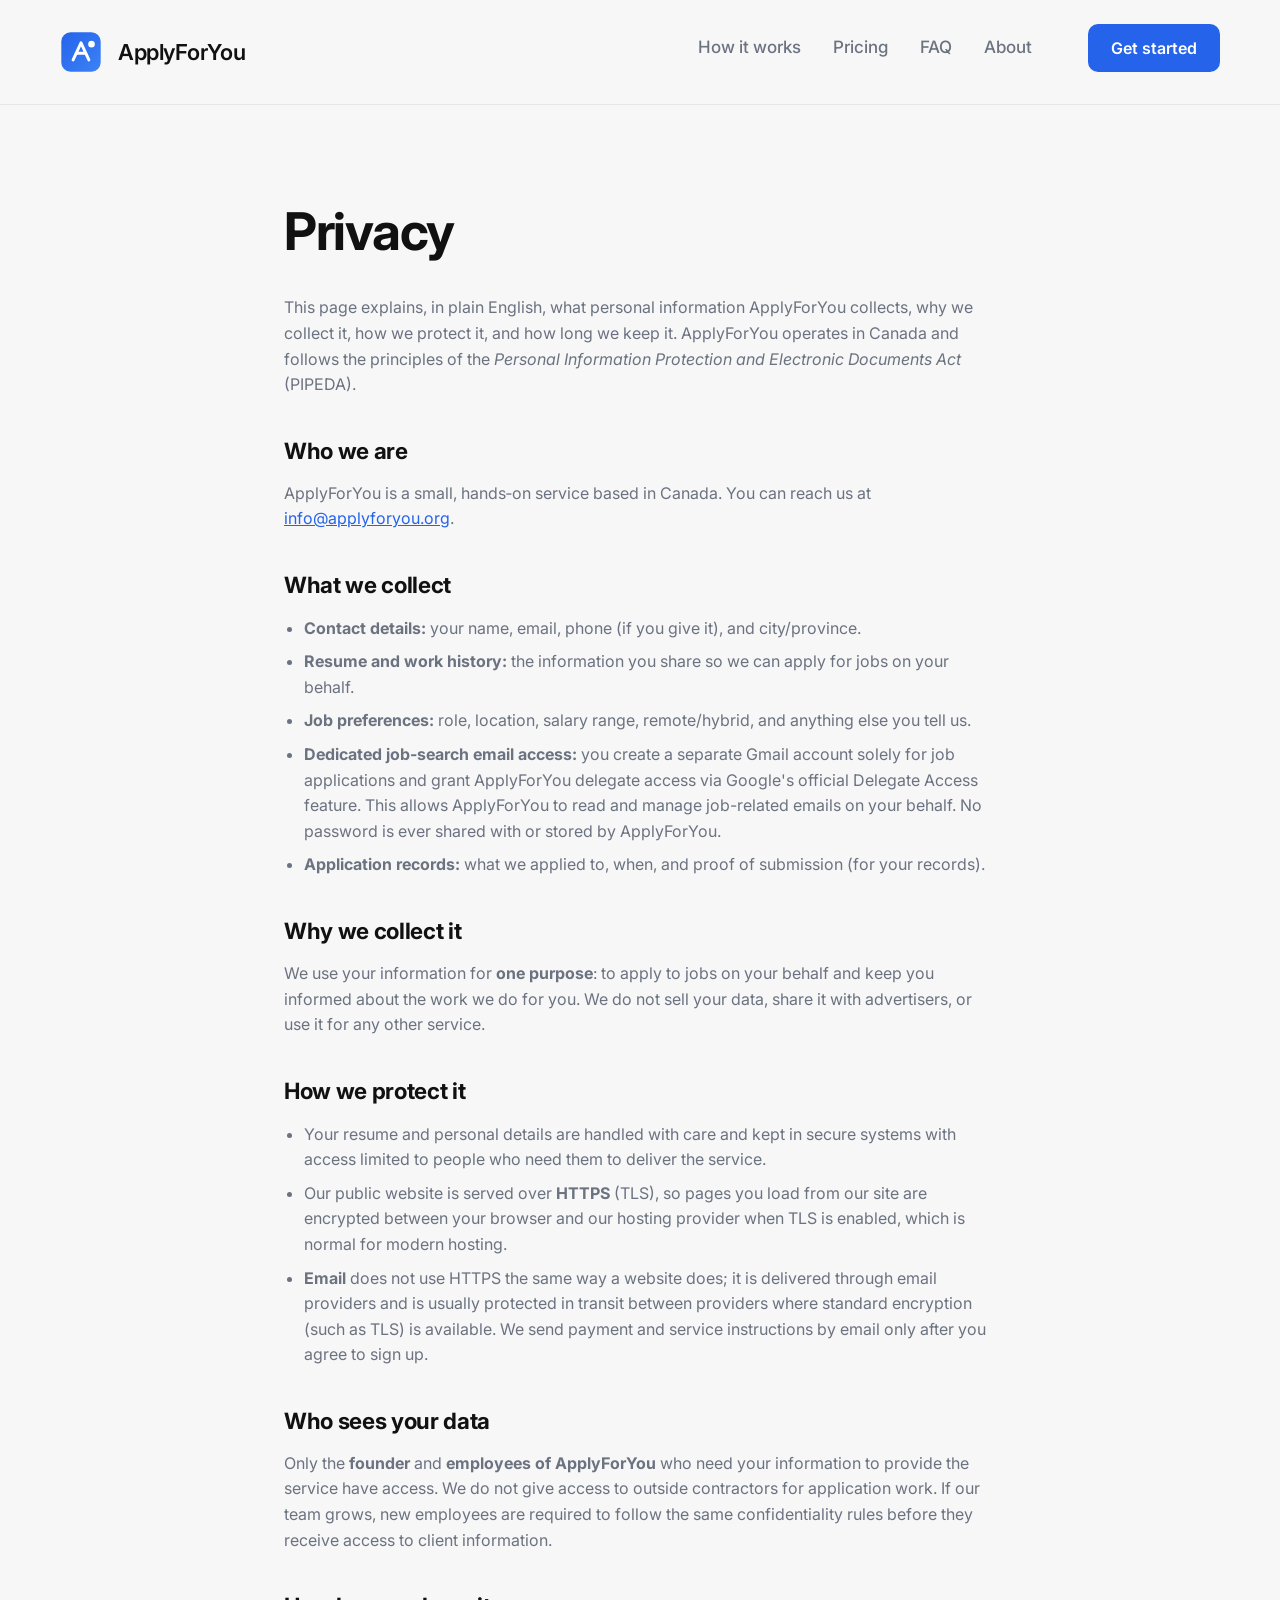
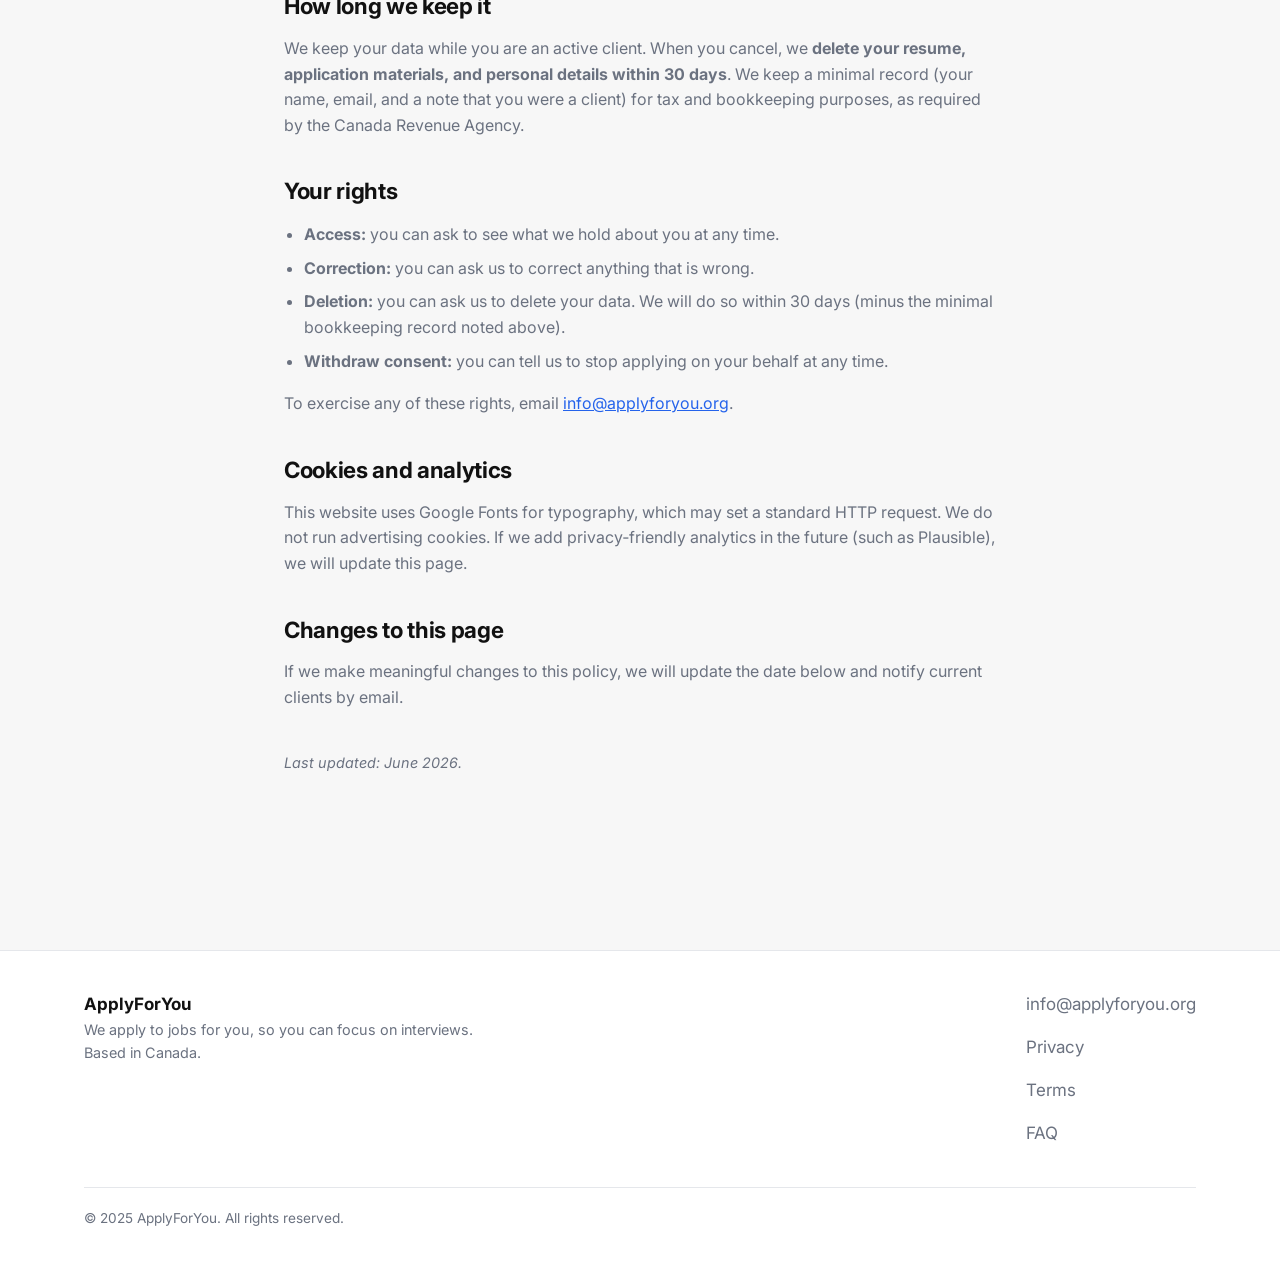
==== commit 94c81843: "Update privacy policy: clarify data deletion wording and update date to June 2026 Co-authored-by: Cu" ====
--- a/privacy/index.html
+++ b/privacy/index.html
@@ -63,7 +63,7 @@
         <p>Only the <strong>founder</strong> and <strong>employees of ApplyForYou</strong> who need your information to provide the service have access. We do not give access to outside contractors for application work. If our team grows, new employees are required to follow the same confidentiality rules before they receive access to client information.</p>
 
         <h2>How long we keep it</h2>
-        <p>We keep your data while you are an active client. When you cancel, we <strong>delete your resume, credentials, and personal details within 30 days</strong>. We keep a minimal record (your name, email, and a note that you were a client) for tax and bookkeeping purposes, as required by the Canada Revenue Agency.</p>
+        <p>We keep your data while you are an active client. When you cancel, we <strong>delete your resume, application materials, and personal details within 30 days</strong>. We keep a minimal record (your name, email, and a note that you were a client) for tax and bookkeeping purposes, as required by the Canada Revenue Agency.</p>
 
         <h2>Your rights</h2>
         <ul>
@@ -80,7 +80,7 @@
         <h2>Changes to this page</h2>
         <p>If we make meaningful changes to this policy, we will update the date below and notify current clients by email.</p>
 
-        <p style="margin-top: var(--space-10); color: var(--color-text-muted); font-size: 0.9rem;"><em>Last updated: June 2025.</em></p>
+        <p style="margin-top: var(--space-10); color: var(--color-text-muted); font-size: 0.9rem;"><em>Last updated: June 2026.</em></p>
 
       </div>
     </section>
